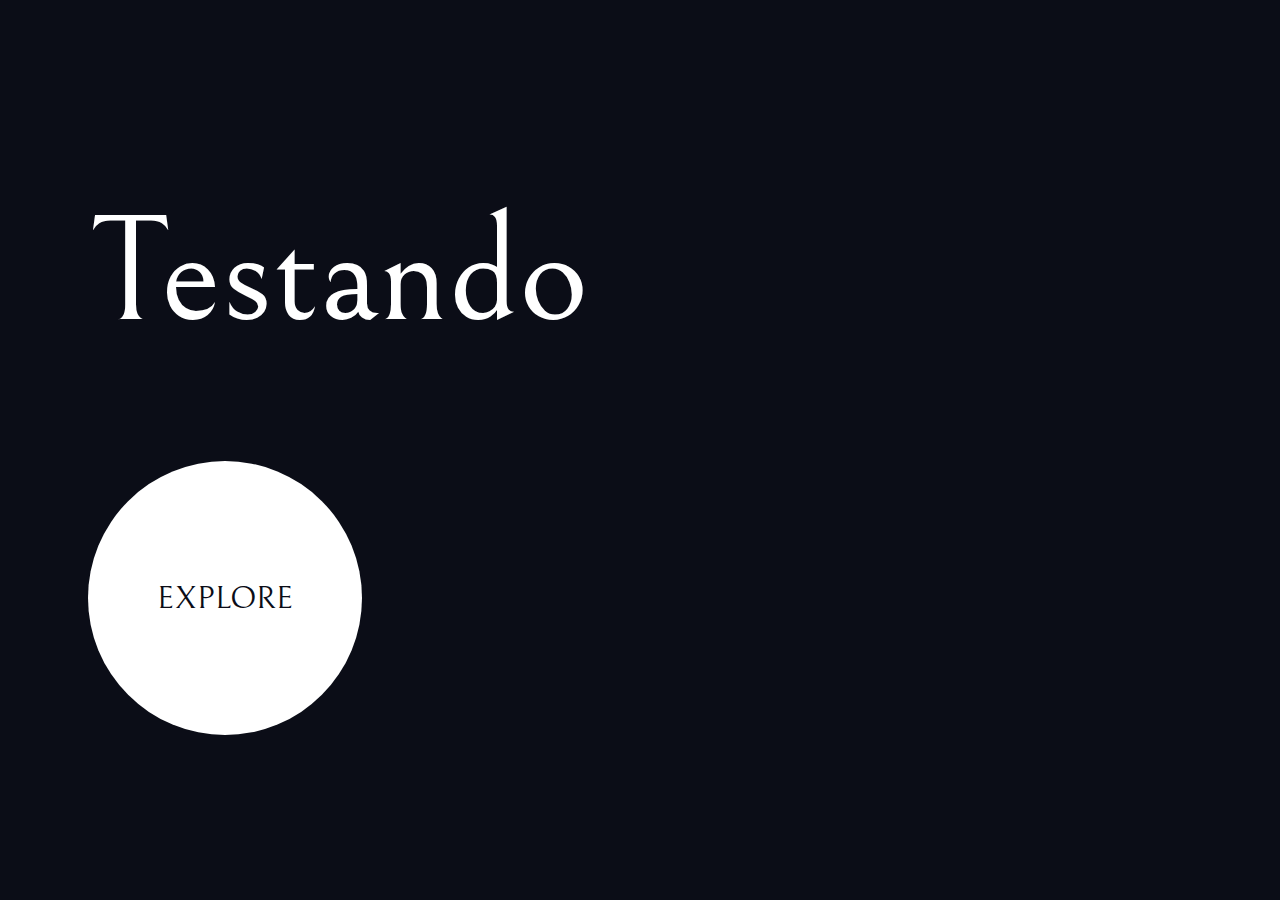
==== starter-code/index.html @ bfe2101e "organizando as pastas e arquivos, criando as variaveis de cor, tipocrafia e componente" ====
<!DOCTYPE html>
<html lang="en">
<head>
  <meta charset="UTF-8">
  <meta name="viewport" content="width=device-width, initial-scale=1.0">

  <link rel="icon" type="image/png" sizes="32x32" href="./assets/favicon-32x32.png">
  
  <title>Frontend Mentor | Space tourism website</title>

  <!--css and fonts-->
  <link rel="stylesheet" href="./css/style.css">

  <link rel="preconnect" href="https://fonts.googleapis.com">
  <link rel="preconnect" href="https://fonts.gstatic.com" crossorigin>
  <link href="https://fonts.googleapis.com/css2?family=Barlow&family=Barlow+Condensed&family=Bellefair&display=swap" rel="stylesheet">
  
</head>
<body>

  <p class="teste"></p>

  <h1 class="font-h1">Testando</h1>
  

  <a class="btn-main font-h4" href="">Explore</a>


  <!--

  00 Home
  01 Destination
  02 Crew
  03 Technology

  So, you want to travel to
  Space
  Let’s face it; if you want to go to space, you might as well genuinely go to 
  outer space and not hover kind of on the edge of it. Well sit back, and relax 
  because we’ll give you a truly out of this world experience!

  Explore

  -->

  <script type="module" src="./script/index.js"></script>
</body>
</html>
---- starter-code/css/style.css ----
@import '../css/utilidades/cores-fonts.css';
@import '../css/utilidades/global.css';
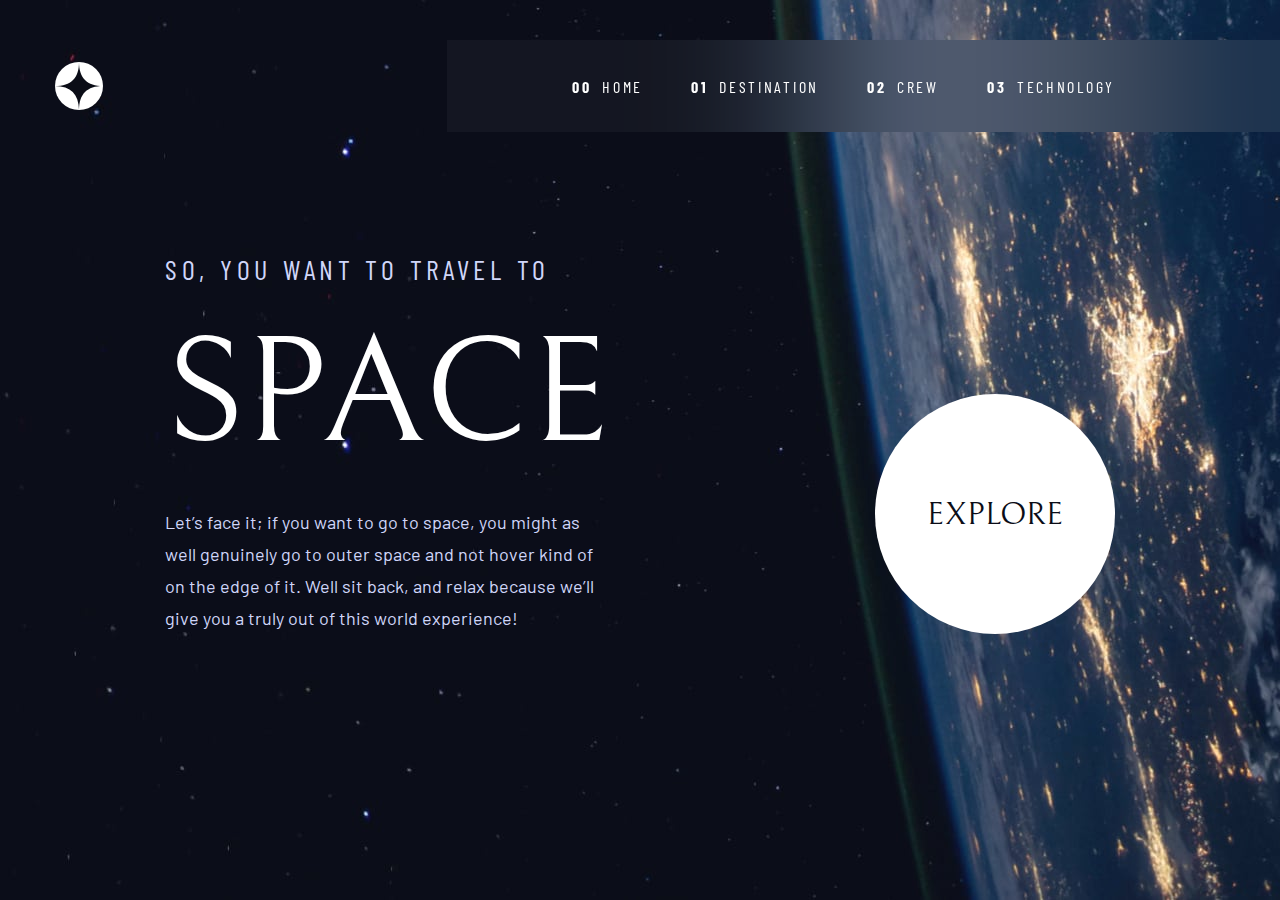
==== commit b577bd32: "finalizando estilizacao desktop, e boa parte do responsivo, criando funcionalidades da pagina destin" ====
--- a/starter-code/index.html
+++ b/starter-code/index.html
@@ -16,32 +16,42 @@
   <link href="https://fonts.googleapis.com/css2?family=Barlow&family=Barlow+Condensed&family=Bellefair&display=swap" rel="stylesheet">
   
 </head>
-<body>
+<body id="home">
+  <header>
+    <div class="header">
+      <div class="logo">
+        <a href="./index.html"><img src="./assets/shared/logo.svg" alt=""></a>
+      </div>
+      <nav class="menu">
+        <ul>
+          <li><a href="./index.html"><span class="menu-num">00</span> Home</a></li>
+          <li><a href="./pages/destination.html"><span class="menu-num">01</span> Destination</a></li>
+          <li><a href="./pages/crew.html"><span class="menu-num">02</span> Crew</a></li>
+          <li><a href="./pages/technology.html"><span class="menu-num">03</span> Technology</a></li>
+        </ul>
+      </nav>
+    </div>
+  </header>
 
-  <p class="teste"></p>
+  <main>
+    <div class="home-container">
+      <div class="home-conteudo">
+        <h5 class="font-h5 cor-terciaria">So, you want to travel to</h5>
+        <h1 class="font-h1">Space</h1>
+        <p class="cor-terciaria">
+          Let’s face it; if you want to go to space, you might as well genuinely go to 
+          outer space and not hover kind of on the edge of it. Well sit back, and relax 
+          because we’ll give you a truly out of this world experience!
+        </p>
+      </div>
 
-  <h1 class="font-h1">Testando</h1>
-  
-
-  <a class="btn-main font-h4" href="">Explore</a>
-
-
-  <!--
-
-  00 Home
-  01 Destination
-  02 Crew
-  03 Technology
-
-  So, you want to travel to
-  Space
-  Let’s face it; if you want to go to space, you might as well genuinely go to 
-  outer space and not hover kind of on the edge of it. Well sit back, and relax 
-  because we’ll give you a truly out of this world experience!
-
-  Explore
-
-  -->
+      <div class="home-explore">
+        <div class="btn-main">
+          Explore
+        </div>
+      </div>
+    </div>
+  </main>
 
   <script type="module" src="./script/index.js"></script>
 </body>
--- a/starter-code/css/style.css
+++ b/starter-code/css/style.css
@@ -1,2 +1,9 @@
 @import '../css/utilidades/cores-fonts.css';
-@import '../css/utilidades/global.css';+@import '../css/global/global.css';
+@import '../css/global/header.css';
+
+@import '../css/home.css';
+
+@import '../css/pages/destination.css';
+@import '../css/pages/crew.css';
+@import '../css/pages/technology.css';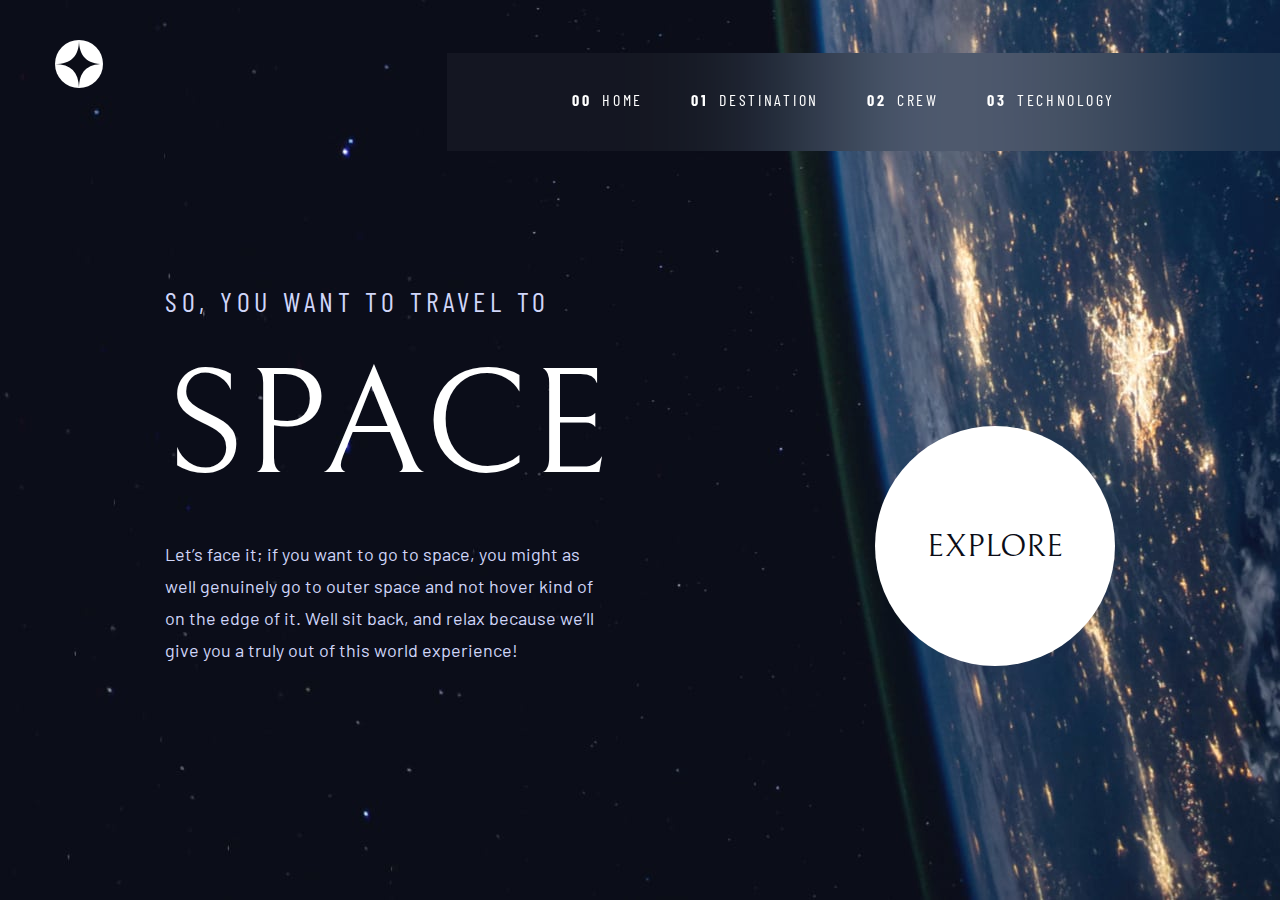
==== commit 7b6cac30: "finalizando todas as funcionalidades do site" ====
--- a/starter-code/index.html
+++ b/starter-code/index.html
@@ -23,7 +23,8 @@
         <a href="./index.html"><img src="./assets/shared/logo.svg" alt=""></a>
       </div>
       <nav class="menu">
-        <ul>
+        <button id="btn-mobile"><img src="./assets/shared/icon-hamburger.svg" alt=""></button>
+        <ul id="menu-lista">
           <li><a href="./index.html"><span class="menu-num">00</span> Home</a></li>
           <li><a href="./pages/destination.html"><span class="menu-num">01</span> Destination</a></li>
           <li><a href="./pages/crew.html"><span class="menu-num">02</span> Crew</a></li>
@@ -46,13 +47,15 @@
       </div>
 
       <div class="home-explore">
-        <div class="btn-main">
-          Explore
-        </div>
+        <a href="./pages/destination.html">
+          <div class="btn-main">
+            Explore
+          </div>
+        </a>
       </div>
     </div>
   </main>
 
-  <script type="module" src="./script/index.js"></script>
+  <script src="./script/index.js"></script>
 </body>
 </html>